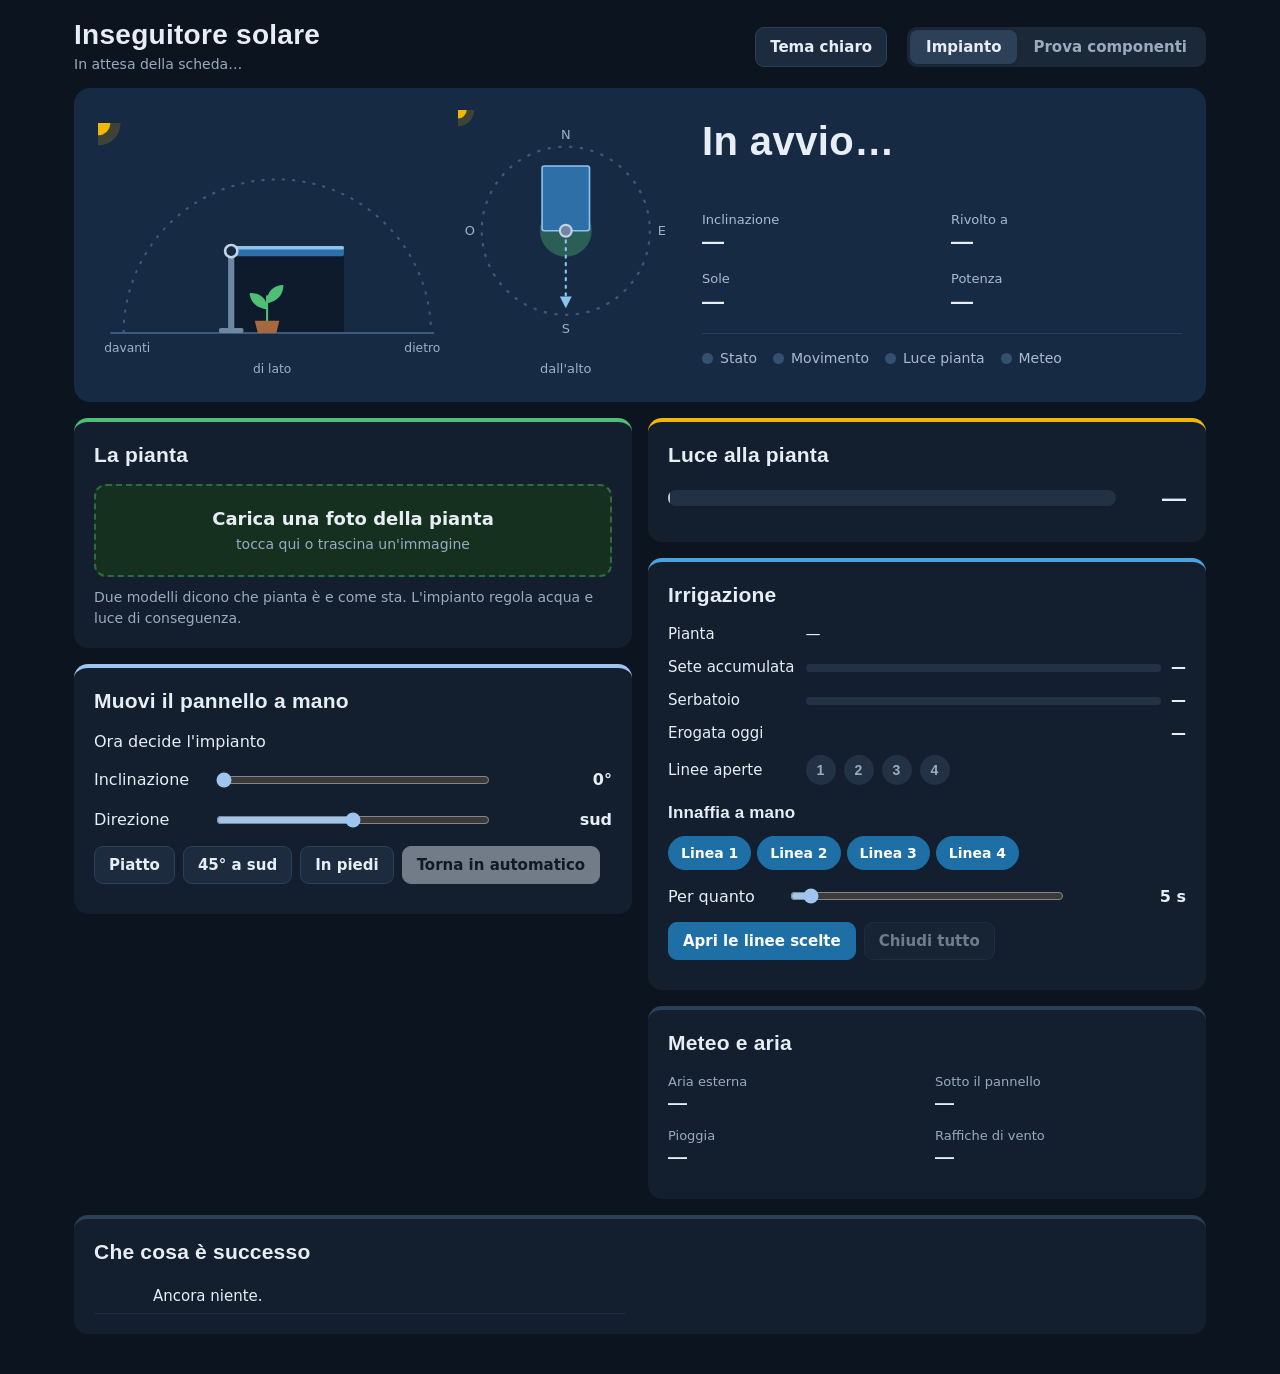
==== assets/index.html @ 0d6ddc3a "Inseguitore solare con cura della pianta per Arduino UNO Q App per Arduino App Lab: sketch per il mi" ====
<!doctype html>
<html lang="it">
<head>
<meta charset="utf-8">
<meta name="viewport" content="width=device-width, initial-scale=1">
<title>Inseguitore solare</title>
<script>
  // Tema: scuro di base; la scelta fatta col pulsante resta salvata su questo dispositivo.
  (function () { var t = null; try { t = localStorage.getItem("tema"); } catch (e) {}
    document.documentElement.dataset.theme = t === "light" ? "light" : "dark"; })();
</script>
<style>
  :root {
    color-scheme: light;
    --paper: #eef1f4; --surface: #ffffff; --ink: #14263b; --muted: #5c6b7c; --line: #d5dce4;
    --cell: #12233a; --cell-2: #1c3554; --cell-ink: #e8eef5; --cell-muted: #9db0c6;
    --sun: #f2b705; --sun-soft: #fdf3cf; --sun-ink: #6b5000;
    --leaf: #2b7a4b; --leaf-soft: #e2f1e7; --leaf-line: #a9c9b5;
    --water: #1d6fa5; --water-soft: #dfedf6; --water-line: #b3d2e6;
    --alert: #b93a26; --alert-soft: #f8e3de; --alert-line: #e9bdb4;
    --water-btn: #1d6fa5; --alert-btn: #b93a26;
    --track: #e3e8ee; --soft: #f3f6f8; --soft-2: #e6ebf0; --hair: #edf0f3;
    --tab: #dfe5eb; --tab-on: #ffffff; --btn: #14263b; --btn-ink: #ffffff; --accent: #14263b; --bench-on: #fff8f6;
    --head: Bahnschrift, "DIN Alternate", "Roboto Condensed", "Arial Narrow", "Segoe UI", sans-serif;
    --body: "Segoe UI", system-ui, -apple-system, Roboto, "Helvetica Neue", sans-serif;
  }
  :root[data-theme=dark] {
    color-scheme: dark;
    --paper: #0b141f; --surface: #131f2e; --ink: #e6edf5; --muted: #9aabbf; --line: #2c4058;
    --cell: #172a43; --cell-2: #24405f; --cell-muted: #a9bbcf;
    --sun-soft: #3a2f08; --sun-ink: #f6d463;
    --leaf: #4fbf78; --leaf-soft: #15301f; --leaf-line: #2f6a47;
    --water: #4aa3dc; --water-soft: #12293b; --water-line: #245a80;
    --alert: #ff8a73; --alert-soft: #3a1a14; --alert-line: #7a3327;
    --track: #223244; --soft: #1c2b3d; --soft-2: #24364b; --hair: #1f2f42;
    --tab: #1a2838; --tab-on: #2c4058; --btn: #e6edf5; --btn-ink: #0b141f; --accent: #9ec5ee; --bench-on: #2a1512;
  }
  * { box-sizing: border-box; }
  [hidden] { display: none !important; }
  body { margin: 0; background: var(--paper); color: var(--ink); font: 16px/1.45 var(--body); }
  h1, h2, h3 { font-family: var(--head); font-weight: 600; margin: 0; letter-spacing: 0.01em; }
  h1 { font-size: 28px; line-height: 1.1; }
  h2 { font-size: 21px; margin-bottom: 14px; }
  h3 { font-size: 17px; margin-bottom: 10px; }
  .wrap { max-width: 1180px; margin: 0 auto; padding: 0 24px 40px; }
  @media (max-width: 640px) { .wrap { padding: 0 14px 32px; } }

  /* testata */
  header { display: flex; flex-wrap: wrap; align-items: center; gap: 12px 20px; padding: 20px 0 14px; }
  header .who { flex: 1 1 260px; min-width: 0; }
  #clock { color: var(--muted); font-size: 14px; margin-top: 3px; }
  .chip { display: inline-block; padding: 2px 10px; border-radius: 999px; font-size: 13px; font-weight: 600; margin: 2px 6px 2px 0; }
  .chip.demo { background: var(--sun-soft); color: var(--sun-ink); }
  .chip.sleep { background: var(--track); color: var(--muted); }
  .chip.off { background: var(--alert-soft); color: var(--alert); }
  .chip.test { background: var(--alert-btn); color: #fff; }
  .tabs { display: inline-flex; background: var(--tab); border-radius: 10px; padding: 3px; }
  .tabs button { border: 0; background: transparent; padding: 8px 16px; border-radius: 8px; font: 600 15px var(--body);
                 color: var(--muted); cursor: pointer; }
  .tabs button[aria-selected=true] { background: var(--tab-on); color: var(--ink); box-shadow: 0 1px 2px rgba(20, 38, 59, .18); }

  /* blocco del pannello: la "cella" scura */
  .cell { background: var(--cell); color: var(--cell-ink); border-radius: 16px; padding: 22px 24px;
          display: grid; grid-template-columns: minmax(0, 6fr) minmax(0, 5fr); gap: 8px 28px; align-items: center; }
  @media (max-width: 820px) { .cell { grid-template-columns: minmax(0, 1fr); padding: 18px; } }
  .cell svg { width: 100%; height: auto; display: block; }
  .cell svg text { font-family: var(--body); }
  .views { display: flex; flex-wrap: wrap; align-items: flex-end; justify-content: center; gap: 4px 12px; min-width: 0; }
  .views .side { flex: 3 1 250px; min-width: 0; }
  .views .top { flex: 2 1 150px; max-width: 240px; min-width: 0; }
  #themeBtn { min-height: 40px; }
  #mode { font: 600 40px/1 var(--head); letter-spacing: 0.01em; }
  @media (max-width: 480px) { #mode { font-size: 32px; } }
  #mode.sun { color: var(--sun); } #mode.leaf { color: #7fd6a0; } #mode.alert { color: #ff9c8a; } #mode.night { color: var(--cell-muted); }
  #reason { color: var(--cell-muted); margin: 8px 0 18px; min-height: 1.45em; }
  .facts { display: grid; grid-template-columns: repeat(2, minmax(0, 1fr)); gap: 14px 18px; }
  .fact small { display: block; color: var(--cell-muted); font-size: 13px; }
  .fact b { font: 600 22px/1.2 var(--head); font-variant-numeric: tabular-nums; }
  .leds { display: flex; flex-wrap: wrap; gap: 6px 16px; margin-top: 18px; padding-top: 14px; border-top: 1px solid var(--cell-2); }
  .led { display: flex; align-items: center; gap: 7px; font-size: 14px; color: var(--cell-muted); }
  .led i { width: 11px; height: 11px; border-radius: 50%; background: #34506f; }
  .led.on { color: var(--cell-ink); }
  .led.on.green i { background: #4ed06a; box-shadow: 0 0 9px #4ed06a; }
  .led.on.red i { background: #ff5a3c; box-shadow: 0 0 9px #ff5a3c; }
  .led.blink i { animation: blink .5s steps(2, start) infinite; }
  @keyframes blink { to { visibility: hidden; } }

  /* sezioni chiare: la riga colorata in alto dice di che cosa si occupano */
  .grid { display: grid; grid-template-columns: repeat(2, minmax(0, 1fr)); gap: 16px; margin-top: 16px; align-items: start; }
  @media (max-width: 820px) { .grid { grid-template-columns: minmax(0, 1fr); } }
  .stack { display: grid; gap: 16px; align-content: start; min-width: 0; }
  .block { background: var(--surface); border-radius: 14px; padding: 18px 20px 20px; border-top: 4px solid var(--accent); min-width: 0; }
  .block.leaf { border-top-color: var(--leaf); } .block.sun { border-top-color: var(--sun); }
  .block.water { border-top-color: var(--water); } .block.plain { border-top-color: var(--line); }
  .block.wide { grid-column: 1 / -1; }
  .note { margin-top: 10px; font-size: 14px; color: var(--muted); }
  .note.err { color: var(--alert); }

  /* foto */
  #drop { display: block; border: 2px dashed var(--leaf-line); border-radius: 12px; padding: 20px 16px; text-align: center;
          background: var(--leaf-soft); cursor: pointer; }
  #drop.over { background: var(--leaf-line); }
  #drop strong { display: block; font-size: 18px; }
  #drop span { color: var(--muted); font-size: 14px; }
  #file { display: none; }
  #preview { display: none; width: 100%; max-height: 240px; object-fit: cover; border-radius: 10px; margin-top: 12px; }
  .results { display: grid; grid-template-columns: 1fr 1fr; gap: 10px; margin-top: 12px; }
  @media (max-width: 480px) { .results { grid-template-columns: 1fr; } }
  .tile { border: 1px solid var(--line); border-radius: 10px; padding: 12px; min-width: 0; }
  .tile small { display: block; color: var(--muted); font-size: 13px; }
  .tile b { display: block; font: 600 22px/1.2 var(--head); margin: 3px 0 8px; overflow-wrap: anywhere; }
  .tile.good { background: var(--leaf-soft); border-color: var(--leaf-line); }
  .tile.thirsty { background: var(--water-soft); border-color: var(--water-line); }
  .tile.bad { background: var(--alert-soft); border-color: var(--alert-line); }
  .sim { background: var(--track); color: var(--muted); border-radius: 999px; padding: 1px 8px; font-size: 12px; font-weight: 600; }
  .bar { height: 8px; border-radius: 4px; background: var(--track); overflow: hidden; position: relative; }
  .bar i { display: block; height: 100%; width: 0; background: var(--leaf); transition: width .4s; }
  .bar.water i { background: var(--water); }
  .bar.light { height: 16px; border-radius: 8px; }
  .bar.light i { background: var(--sun); } .bar.light i.low { background: var(--alert); }
  .bar.light em { position: absolute; top: 0; bottom: 0; width: 2px; background: var(--ink); opacity: .55; }
  .conf { font-size: 13px; color: var(--muted); margin-top: 5px; }
  .lines { display: flex; gap: 8px; }
  .lines span { width: 30px; height: 30px; border-radius: 50%; display: grid; place-items: center; font: 600 14px var(--head);
                background: var(--track); color: var(--muted); border: 2px solid transparent; }
  .lines span.on { background: var(--water-btn); color: #fff; box-shadow: 0 0 10px rgba(29, 111, 165, .6); }
  .pick { display: flex; flex-wrap: wrap; gap: 6px; }
  .pick label { cursor: pointer; }
  .pick input { position: absolute; opacity: 0; }
  .pick span { display: inline-block; padding: 6px 12px; border-radius: 999px; border: 1px solid var(--line); background: var(--soft); font-weight: 600; font-size: 14px; }
  .pick input:checked + span { background: var(--water-btn); border-color: var(--water-btn); color: #fff; }
  .pick input:focus-visible + span { outline: 3px solid var(--sun); outline-offset: 2px; }
  ul.actions { margin: 12px 0 0; padding: 0; list-style: none; }
  ul.actions li { padding: 8px 0; border-top: 1px solid var(--hair); font-size: 15px; }

  .rows { display: grid; gap: 11px; }
  .row { display: grid; grid-template-columns: 8.5em minmax(0, 1fr) auto; align-items: center; gap: 10px; font-size: 15px; }
  .row .v { font-variant-numeric: tabular-nums; white-space: nowrap; font-weight: 600; }
  @media (max-width: 480px) { .row { grid-template-columns: 7em minmax(0, 1fr) auto; font-size: 14px; } }
  .lightrow { display: grid; grid-template-columns: minmax(0, 1fr) 3.6em; align-items: center; gap: 12px; }
  .lightrow b { font: 600 24px var(--head); font-variant-numeric: tabular-nums; text-align: right; white-space: nowrap; }
  .pair { display: grid; grid-template-columns: repeat(2, minmax(0, 1fr)); gap: 12px 16px; }
  .pair small { display: block; color: var(--muted); font-size: 13px; }
  .pair b { font: 600 19px var(--head); font-variant-numeric: tabular-nums; }

  /* comandi */
  .ctl { display: grid; grid-template-columns: 7em minmax(0, 1fr) 7em; align-items: center; gap: 10px; margin-top: 12px; }
  .ctl output { font-variant-numeric: tabular-nums; font-weight: 600; text-align: right; }
  @media (max-width: 480px) { .ctl { grid-template-columns: 5.2em minmax(0, 1fr) 5.4em; font-size: 15px; } }
  input[type=range] { width: 100%; accent-color: var(--accent); height: 28px; margin: 0; }
  .btns { display: flex; flex-wrap: wrap; gap: 8px; margin-top: 12px; }
  button.b { font: 600 15px var(--body); padding: 9px 14px; border-radius: 9px; border: 1px solid var(--line);
             background: var(--soft); color: var(--ink); cursor: pointer; }
  button.b:hover { background: var(--soft-2); }
  button.b.main { background: var(--btn); border-color: var(--btn); color: var(--btn-ink); }
  button.b.main:hover { background: var(--btn); filter: brightness(.88); }
  button.b.water { background: var(--water-btn); border-color: var(--water-btn); color: #fff; }
  button.b.stop { background: var(--alert-btn); border-color: var(--alert-btn); color: #fff; }
  button.b:disabled { opacity: .45; cursor: default; }
  button:focus-visible, input:focus-visible { outline: 3px solid var(--sun); outline-offset: 2px; }
  #manState.on { color: var(--alert); font-weight: 700; }

  ol#events { margin: 0; padding: 0; list-style: none; font-size: 15px; columns: 2; column-gap: 28px; }
  @media (max-width: 820px) { ol#events { columns: 1; } }
  ol#events li { display: grid; grid-template-columns: 3.4em minmax(0, 1fr); gap: 8px; padding: 5px 0; break-inside: avoid; border-bottom: 1px solid var(--hair); }
  ol#events time { color: var(--muted); font-variant-numeric: tabular-nums; }
  ol#events .x { color: var(--muted); }

  /* prova dei componenti */
  .bench { background: var(--surface); border-radius: 14px; padding: 18px 20px; display: flex; flex-wrap: wrap; align-items: center; gap: 12px 20px;
           border-left: 6px solid var(--line); }
  .bench.on { border-left-color: var(--alert); background: var(--bench-on); }
  .bench p { margin: 0; flex: 1 1 320px; }
  table.sens { width: 100%; border-collapse: collapse; font-size: 15px; }
  table.sens td { padding: 7px 0; border-bottom: 1px solid var(--hair); vertical-align: baseline; }
  table.sens td:nth-child(2) { font-variant-numeric: tabular-nums; font-weight: 600; text-align: right; padding: 7px 12px; }
  table.sens td:last-child { width: 7.5em; text-align: right; white-space: nowrap; }
  .tag { display: inline-block; border-radius: 999px; padding: 1px 9px; font: 600 13px var(--body); vertical-align: middle; }
  .tag.ok { background: var(--leaf-soft); color: var(--leaf); }
  .tag.no { background: var(--alert-soft); color: var(--alert); }
  .tag.stub { background: var(--track); color: var(--muted); }
  pre#mcuLog { margin: 10px 0 0; padding: 10px 12px; background: var(--cell); color: var(--cell-ink); border-radius: 10px;
               font: 13px/1.5 Consolas, "Cascadia Mono", Menlo, monospace; white-space: pre-wrap; overflow-wrap: anywhere; max-height: 15em; overflow: auto; }
  @media (prefers-reduced-motion: reduce) { .led.blink i { animation: none; } .bar i { transition: none; } }
</style>
</head>
<body>
<div class="wrap">
<header>
  <div class="who">
    <h1>Inseguitore solare</h1>
    <div id="clock">In attesa della scheda…</div>
  </div>
  <div>
    <span id="demoChip" class="chip demo" hidden>Dimostrazione: sole e meteo simulati</span>
    <span id="sleepChip" class="chip sleep" hidden></span>
    <span id="testChip" class="chip test" hidden>Prova componenti in corso</span>
    <span id="linkChip" class="chip off" hidden>Pagina scollegata dalla scheda</span>
  </div>
  <button type="button" class="b" id="themeBtn">Tema chiaro</button>
  <div class="tabs" role="tablist">
    <button type="button" role="tab" id="tabMain" aria-selected="true" aria-controls="viewMain">Impianto</button>
    <button type="button" role="tab" id="tabTest" aria-selected="false" aria-controls="viewTest">Prova componenti</button>
  </div>
</header>

<!-- =============================================================== IMPIANTO -->
<main id="viewMain" role="tabpanel" aria-labelledby="tabMain">
  <section class="cell" aria-label="Pannello">
    <div class="views">
      <svg class="side" viewBox="0 0 340 250" role="img" aria-label="Vista di lato: palo, pannello incernierato in cima al palo, pianta sotto e sole">
        <path d="M25 205 A150 150 0 0 1 325 205" fill="none" stroke="#3b5a7e" stroke-width="2" stroke-dasharray="3 7"/>
        <polygon id="shade" points="130,125 240,125 240,205 130,205" fill="#060d17" fill-opacity=".5"/>
        <line x1="12" y1="205" x2="328" y2="205" stroke="#3b5a7e" stroke-width="2"/>
        <text x="6" y="223" font-size="12" fill="#9db0c6">davanti</text>
        <text x="334" y="223" font-size="12" fill="#9db0c6" text-anchor="end">dietro</text>
        <g id="sun"><circle r="22" fill="#f2b705" fill-opacity=".18"/><circle r="12" fill="#f2b705"/></g>
        <path d="M165 193 v-24 M165 181 q-14 -2 -16 -14 q13 0 16 14 M165 175 q14 -3 15 -16 q-13 1 -15 16" fill="#4fbf78" stroke="#4fbf78" stroke-width="2" stroke-linejoin="round" stroke-linecap="round"/>
        <path d="M153 193 h24 l-3 12 h-18 z" fill="#a8683f"/>
        <rect x="118" y="200" width="24" height="5" rx="2" fill="#6f87a3"/>
        <line x1="130" y1="201" x2="130" y2="127" stroke="#6f87a3" stroke-width="6" stroke-linecap="round"/>
        <path id="tiltArc" d="" fill="none" stroke="#9db0c6" stroke-width="1.5"/>
        <g id="panel" transform="translate(130 125)">
          <rect x="0" y="-5" width="110" height="10" rx="2" fill="#2f6fa8"/>
          <rect x="0" y="-5" width="110" height="3.5" rx="1.5" fill="#8cc4ee"/>
        </g>
        <circle cx="130" cy="125" r="6" style="fill: var(--cell)" stroke="#c4d3e3" stroke-width="2.5"/>
        <text id="plantLight" x="186" y="200" font-size="12" font-weight="600" fill="#e8eef5"></text>
        <text x="170" y="244" font-size="12" fill="#9db0c6" text-anchor="middle">di lato</text>
      </svg>
      <svg class="top" viewBox="0 0 200 250" role="img" aria-label="Vista dall'alto: da che parte è girato il pannello e dov'è il sole">
        <circle cx="100" cy="112" r="78" fill="none" stroke="#3b5a7e" stroke-width="2" stroke-dasharray="3 7"/>
        <text x="100" y="27" font-size="12" fill="#9db0c6" text-anchor="middle">N</text>
        <text x="189" y="116" font-size="12" fill="#9db0c6" text-anchor="middle">E</text>
        <text x="100" y="207" font-size="12" fill="#9db0c6" text-anchor="middle">S</text>
        <text x="11" y="116" font-size="12" fill="#9db0c6" text-anchor="middle">O</text>
        <circle cx="100" cy="112" r="24" fill="#4fbf78" fill-opacity=".35"/>
        <g id="face" transform="translate(100 112) rotate(90)">
          <line x1="9" y1="0" x2="60" y2="0" stroke="#8cc4ee" stroke-width="2" stroke-dasharray="2 5" stroke-linecap="round"/>
          <path d="M72 0 l-11 -5.5 v11 z" fill="#8cc4ee"/>
        </g>
        <g id="panelTop" transform="translate(100 112) rotate(270)">
          <rect id="panelTopR" x="0" y="-22" width="60" height="44" rx="2" fill="#2f6fa8" stroke="#8cc4ee" stroke-width="1.5"/>
        </g>
        <circle cx="100" cy="112" r="5.5" fill="#6f87a3" stroke="#c4d3e3" stroke-width="2"/>
        <g id="sunTop"><circle r="15" fill="#f2b705" fill-opacity=".18"/><circle r="8" fill="#f2b705"/></g>
        <text x="100" y="244" font-size="12" fill="#9db0c6" text-anchor="middle">dall'alto</text>
      </svg>
    </div>
    <div>
      <div id="mode">In avvio…</div>
      <div id="reason"></div>
      <div class="facts">
        <div class="fact"><small>Inclinazione</small><b id="tilt">—</b></div>
        <div class="fact"><small>Rivolto a</small><b id="az">—</b></div>
        <div class="fact"><small>Sole</small><b id="sunEl">—</b></div>
        <div class="fact"><small id="powerLabel">Potenza</small><b id="power">—</b></div>
      </div>
      <div class="leds" aria-label="LED sulla scheda">
        <span class="led green" id="ledStatus"><i></i>Stato</span>
        <span class="led green" id="ledMove"><i></i>Movimento</span>
        <span class="led red" id="ledPlant"><i></i>Luce pianta</span>
        <span class="led red" id="ledWeather"><i></i>Meteo</span>
      </div>
    </div>
  </section>

  <div class="grid">
    <div class="stack">
      <section class="block leaf">
        <h2>La pianta</h2>
        <label id="drop" for="file">
          <strong>Carica una foto della pianta</strong>
          <span>tocca qui o trascina un'immagine</span>
        </label>
        <input id="file" type="file" accept="image/*">
        <img id="preview" alt="Foto caricata">
        <div class="note" id="photoMsg">Due modelli dicono che pianta è e come sta. L'impianto regola acqua e luce di conseguenza.</div>
        <div id="results" hidden>
          <div class="results">
            <div class="tile" id="plantTile">
              <small>Che pianta è <span id="plantSim" class="sim" hidden>simulato</span></small>
              <b id="plantLabel"></b>
              <div class="bar"><i id="plantBar"></i></div>
              <div class="conf" id="plantConf"></div>
              <div class="conf" id="plantAlt"></div>
            </div>
            <div class="tile" id="healthTile">
              <small>Come sta <span id="healthSim" class="sim" hidden>simulato</span></small>
              <b id="healthLabel"></b>
              <div class="bar"><i id="healthBar"></i></div>
              <div class="conf" id="healthConf"></div>
            </div>
          </div>
          <ul class="actions" id="actions"></ul>
        </div>
      </section>

      <section class="block">
        <h2>Muovi il pannello a mano</h2>
        <div><span id="manState">Ora decide l'impianto</span> <span class="conf" id="manLeft"></span></div>
        <div class="ctl">
          <label for="mTilt">Inclinazione</label>
          <input id="mTilt" type="range" min="0" max="80" step="1" value="0">
          <output id="mTiltOut" for="mTilt">0°</output>
        </div>
        <div class="ctl">
          <label for="mAz">Direzione</label>
          <input id="mAz" type="range" min="90" max="270" step="1" value="180">
          <output id="mAzOut" for="mAz">sud</output>
        </div>
        <div class="btns">
          <button type="button" class="b" data-tilt="0">Piatto</button>
          <button type="button" class="b" data-tilt="45" data-az="180">45° a sud</button>
          <button type="button" class="b" data-tilt="max">In piedi</button>
          <button type="button" class="b main" id="autoBtn" disabled>Torna in automatico</button>
        </div>
        <div class="note" id="manNote"></div>
      </section>
    </div>

    <div class="stack">
      <section class="block sun">
        <h2>Luce alla pianta</h2>
        <div class="lightrow">
          <div class="bar light" role="img" aria-label="Luce letta dal fotoresistore, con il minimo della pianta"><i id="lightBar"></i><em id="lightMin"></em><em id="lightMax"></em></div>
          <b id="light">—</b>
        </div>
        <div class="note" id="lightNote"></div>
      </section>

      <section class="block water">
        <h2>Irrigazione</h2>
        <div class="rows">
          <div class="row"><span>Pianta</span><span id="plantName">—</span><span class="v" id="plantNeed"></span></div>
          <div class="row"><span>Sete accumulata</span><div class="bar water"><i id="thirstBar"></i></div><span class="v" id="thirst">—</span></div>
          <div class="row"><span>Serbatoio</span><div class="bar water"><i id="tankBar"></i></div><span class="v" id="tank">—</span></div>
          <div class="row"><span>Erogata oggi</span><span></span><span class="v" id="today">—</span></div>
          <div class="row"><span>Linee aperte</span><div class="lines" id="lineDots" aria-label="Le quattro linee di irrigazione"><span>1</span><span>2</span><span>3</span><span>4</span></div><span></span></div>
        </div>
        <div class="note" id="irrNote"></div>
        <h3 style="margin-top:16px">Innaffia a mano</h3>
        <div class="pick" id="linePick" role="group" aria-label="Linee da aprire">
          <label><input type="checkbox" value="1" checked><span>Linea 1</span></label>
          <label><input type="checkbox" value="2" checked><span>Linea 2</span></label>
          <label><input type="checkbox" value="4" checked><span>Linea 3</span></label>
          <label><input type="checkbox" value="8" checked><span>Linea 4</span></label>
        </div>
        <div class="ctl">
          <label for="vSec">Per quanto</label>
          <input id="vSec" type="range" min="2" max="60" step="1" value="5">
          <output id="vSecOut" for="vSec">5 s</output>
        </div>
        <div class="btns">
          <button type="button" class="b water" id="vOpen">Apri le linee scelte</button>
          <button type="button" class="b" id="vClose" disabled>Chiudi tutto</button>
        </div>
        <div class="note" id="vNote"></div>
      </section>

      <section class="block plain">
        <h2>Meteo e aria</h2>
        <div class="pair">
          <div><small>Aria esterna</small><b id="ambient">—</b></div>
          <div><small>Sotto il pannello</small><b id="under">—</b></div>
          <div><small>Pioggia</small><b id="rain">—</b></div>
          <div><small>Raffiche di vento</small><b id="gust">—</b></div>
        </div>
        <div class="note" id="stubs"></div>
      </section>
    </div>

    <section class="block plain wide">
      <h2>Che cosa è successo</h2>
      <ol id="events"><li><time></time><span>Ancora niente.</span></li></ol>
    </section>
  </div>
</main>

<!-- ====================================================== PROVA COMPONENTI -->
<main id="viewTest" role="tabpanel" aria-labelledby="tabTest" hidden>
  <div class="bench" id="bench">
    <p id="benchText"></p>
    <button type="button" class="b main" id="benchBtn">Avvia la prova</button>
  </div>

  <div class="grid">
    <div class="stack">
      <section class="block">
        <h2>Servo</h2>
        <h3>Inclinazione (pitch, D10) <span class="tag" id="tagPitch"></span></h3>
        <div class="ctl">
          <label for="sPitch">Angolo servo</label>
          <input id="sPitch" type="range" min="0" max="180" step="1" value="10" data-axis="pitch">
          <output id="sPitchOut" for="sPitch">10°</output>
        </div>
        <div class="btns" data-axis="pitch">
          <button type="button" class="b" data-deg="0">0°</button><button type="button" class="b" data-deg="45">45°</button>
          <button type="button" class="b" data-deg="90">90°</button><button type="button" class="b" data-deg="135">135°</button>
          <button type="button" class="b" data-deg="180">180°</button><button type="button" class="b" data-sweep="1">Avanti e indietro</button>
        </div>
        <div class="note" id="notePitch"></div>
        <h3 style="margin-top:18px">Direzione (azimut, D9) <span class="tag" id="tagAz"></span></h3>
        <div class="ctl">
          <label for="sAz">Angolo servo</label>
          <input id="sAz" type="range" min="0" max="180" step="1" value="90" data-axis="az">
          <output id="sAzOut" for="sAz">90°</output>
        </div>
        <div class="btns" data-axis="az">
          <button type="button" class="b" data-deg="0">0°</button><button type="button" class="b" data-deg="45">45°</button>
          <button type="button" class="b" data-deg="90">90°</button><button type="button" class="b" data-deg="135">135°</button>
          <button type="button" class="b" data-deg="180">180°</button><button type="button" class="b" data-sweep="1">Avanti e indietro</button>
        </div>
        <div class="note" id="noteAz"></div>
      </section>

      <section class="block water">
        <h2>Elettrovalvole <span class="tag" id="tagValve"></span></h2>
        <div class="btns" style="margin-top:0">
          <button type="button" class="b water" data-valve="3" data-lines="1">Linea 1 (D6)</button>
          <button type="button" class="b water" data-valve="3" data-lines="2">Linea 2 (D7)</button>
          <button type="button" class="b water" data-valve="3" data-lines="4">Linea 3 (A2)</button>
          <button type="button" class="b water" data-valve="3" data-lines="8">Linea 4 (A3)</button>
          <button type="button" class="b" data-valve="3" data-lines="15">Tutte insieme</button>
          <button type="button" class="b" data-valve="seq">Una dopo l'altra</button>
          <button type="button" class="b" data-valve="0" data-lines="15">Chiudi tutto</button>
        </div>
        <div class="lines" id="tLineDots" style="margin-top:12px"><span>1</span><span>2</span><span>3</span><span>4</span></div>
        <div class="note" id="tValveNote"></div>
      </section>

      <section class="block">
        <h2>LED</h2>
        <div class="btns" style="margin-top:0" id="ledBtns">
          <button type="button" class="b" data-led="1">Stato (D4)</button>
          <button type="button" class="b" data-led="2">Azimut (D5)</button>
          <button type="button" class="b" data-led="8">Pianta (A0)</button>
          <button type="button" class="b" data-led="16">Meteo (A1)</button>
          <button type="button" class="b" data-led="27">Tutti</button>
          <button type="button" class="b" data-led="seq">Uno alla volta</button>
          <button type="button" class="b" data-led="0">Fine</button>
        </div>
        <div class="note" id="ledNote">Il LED scelto resta acceso 15 secondi e gli altri spenti. Poi tornano a mostrare lo stato.</div>
      </section>

      <section class="block leaf">
        <h2>Camera e modelli</h2>
        <div class="rows">
          <div class="row"><span>Che pianta è</span><span></span><span class="tag" id="tagModelPlant"></span></div>
          <div class="row"><span>Come sta</span><span></span><span class="tag" id="tagModelHealth"></span></div>
        </div>
        <div class="btns"><button type="button" class="b" id="camBtn">Scatta una foto di prova</button></div>
        <div class="note" id="camNote">I modelli si provano anche caricando una foto nella pagina Impianto.</div>
      </section>
    </div>

    <div class="stack">
      <section class="block plain">
        <h2>Sensori</h2>
        <div class="note" id="sensAge" style="margin:0 0 8px"></div>
        <table class="sens"><tbody id="sensBody"></tbody></table>
      </section>

      <section class="block sun">
        <h2 id="lightHead">Fotoresistore (A1)</h2>
        <div class="lightrow">
          <div class="bar light"><i id="rawBar"></i></div>
          <b id="rawVal">—</b>
        </div>
        <div class="btns">
          <button type="button" class="b" data-cal="dark">Adesso è buio</button>
          <button type="button" class="b" data-cal="bright">Adesso è piena luce</button>
          <button type="button" class="b" data-cal="reset">Azzera la taratura</button>
        </div>
        <div class="note" id="calNote"></div>
      </section>

      <section class="block">
        <h2>Scheda</h2>
        <div class="rows">
          <div class="row"><span>Collegamento</span><span id="linkText">—</span><span class="tag" id="tagLink"></span></div>
          <div class="row"><span>Previsioni</span><span id="wxText">—</span><span></span></div>
        </div>
        <div class="btns"><button type="button" class="b" id="stageBtn">Chiedi allo sketch a che punto è</button></div>
        <div class="note" id="stageNote"></div>
        <pre id="mcuLog" aria-label="Ultimi messaggi dello sketch">Nessun messaggio dallo sketch.</pre>
      </section>
    </div>
  </div>
</main>
</div>

<script>
const $ = id => document.getElementById(id);
const pct = v => Math.round(v * 100) + "%";
const compass = a => ["nord", "nord-est", "est", "sud-est", "sud", "sud-ovest", "ovest", "nord-ovest"][Math.round(a / 45) % 8];
const MODE_NAMES = { PRODUZIONE: ["Produzione", "sun"], LUCE_PIANTA: ["Luce alla pianta", "leaf"], SICUREZZA: ["Sicurezza vento", "alert"],
                     NOTTE: ["Notte", "night"], MANUALE: ["Comando manuale", ""] };
const BENCH_IDLE = "Qui provi un pezzo alla volta. Mentre la prova è attiva l'impianto non decide nulla e la scheda resta sveglia; finisce da sola dopo 10 minuti senza comandi.";
let failures = 0, state = null;
$("benchText").textContent = BENCH_IDLE;

async function post(path, body) {
  const r = await fetch(path, { method: "POST", headers: { "Content-Type": "application/json" }, body: JSON.stringify(body || {}) });
  if (!r.ok) throw new Error("La scheda ha risposto con un errore (" + r.status + ").");
  const j = await r.json();
  if (j && j.error) throw new Error(j.error);
  return j;
}
function setLed(id, on, blink) { const el = $(id); el.classList.toggle("on", !!on); el.classList.toggle("blink", !!(on && blink)); }
function tag(id, kind, text) { const el = $(id); el.className = "tag " + kind; el.textContent = text; }
function ago(s) { return s < 90 ? s + " s fa" : s < 5400 ? Math.round(s / 60) + " min fa" : Math.round(s / 3600) + " ore fa"; }
const clockLeft = s => Math.floor(s / 60) + ":" + String(s % 60).padStart(2, "0");

// ------------------------------------------------------------------ tema
function setTheme(t) {
  document.documentElement.dataset.theme = t;
  $("themeBtn").textContent = t === "dark" ? "Tema chiaro" : "Tema scuro";
}
setTheme(document.documentElement.dataset.theme === "light" ? "light" : "dark");
$("themeBtn").addEventListener("click", () => {
  const t = document.documentElement.dataset.theme === "dark" ? "light" : "dark";
  setTheme(t);
  try { localStorage.setItem("tema", t); } catch (e) {}
});

// ------------------------------------------------------------------ schede
function showTab(test) {
  $("viewMain").hidden = test; $("viewTest").hidden = !test;
  $("tabMain").setAttribute("aria-selected", String(!test)); $("tabTest").setAttribute("aria-selected", String(test));
  try { history.replaceState(null, "", test ? "#prova" : "#"); } catch (e) {}
}
$("tabMain").addEventListener("click", () => showTab(false));
$("tabTest").addEventListener("click", () => showTab(true));
if (location.hash === "#prova") showTab(true);

// ------------------------------------------------------------------ impianto
function showPhoto(p) {
  if (!p) return;
  if (p.error) { $("photoMsg").textContent = p.error; $("photoMsg").className = "note err"; return; }
  $("photoMsg").className = "note"; $("photoMsg").textContent = "";
  $("results").hidden = false;
  $("plantLabel").textContent = p.plant.label;
  $("plantBar").style.width = pct(p.plant.confidence);
  $("plantConf").textContent = "affidabilità " + pct(p.plant.confidence)
    + (p.plant.group ? ", genere " + p.plant.group + " " + pct(p.plant.group_confidence) : "") + (p.plant.accepted ? "" : " (troppo bassa)");
  const alt = p.plant.alternatives || [];
  $("plantAlt").textContent = alt.length ? "Altre ipotesi: " + alt.map(a => a.label + " " + pct(a.confidence)).join(", ") : "";
  $("plantSim").hidden = !p.plant.simulated;
  $("plantTile").className = "tile" + (p.plant.accepted ? " good" : "");
  $("healthLabel").textContent = p.health.label;
  $("healthBar").style.width = pct(p.health.confidence);
  $("healthConf").textContent = "affidabilità " + pct(p.health.confidence) + (p.health.accepted ? "" : " (troppo bassa)");
  $("healthSim").hidden = !p.health.simulated;
  $("healthTile").className = "tile" + (!p.health.accepted ? "" : p.health.needs_water ? " thirsty" : p.health.healthy ? " good" : " bad");
  $("actions").replaceChildren(...p.actions.map(a => { const li = document.createElement("li"); li.textContent = a; return li; }));
}

function showLight(s) {
  const l = s.light, open = s.panel.open_pct;
  if (!l) return;
  $("lightMin").style.left = l.min + "%"; $("lightMax").style.left = Math.min(100, l.max) + "%";
  if (l.pct == null) {
    $("light").textContent = "—"; $("lightBar").style.width = "0";
    $("lightNote").textContent = "Il fotoresistore non manda letture: il pannello pensa solo a produrre.";
    return;
  }
  $("light").textContent = l.digital ? (l.pct < l.min ? "buio" : "luce") : l.pct + "%";
  $("lightBar").style.width = l.pct + "%";
  $("lightBar").className = l.pct < l.min ? "low" : "";
  $("lightMin").hidden = $("lightMax").hidden = !!l.digital;
  const busy = { SICUREZZA: "comanda la sicurezza vento", NOTTE: "è notte", MANUALE: "comandi tu" }[s.mode];
  let t = l.digital ? (l.pct < l.min ? "Il sensore dice buio: il pannello si apre per far passare la luce alla pianta."
                                     : open > 0 ? "Il sensore dice luce: il pannello si richiude per tornare a produrre."
                                     : "Il sensore dice luce: il pannello pensa a produrre.")
        : l.pct < l.min ? "Sotto il minimo per " + s.plant.name + " (" + l.min + "%): il pannello si apre per far passare la luce."
        : l.pct > l.max ? "Luce più che sufficiente (oltre " + l.max + "%): " + (open > 0 ? "il pannello si richiude per tornare a produrre." : "il pannello pensa a produrre.")
        : "Luce sufficiente (tra " + l.min + "% e " + l.max + "%): il pannello resta com'è.";
  if (!l.enabled) t = "Regolazione sulla luce spenta.";
  else if (busy) t += " Adesso però " + busy + ".";
  else if (open > 0) t += " Apertura " + open + "%.";
  if (l.stale) t += " Lettura dell'ultimo risveglio.";
  if (l.digital) t += " La soglia tra luce e buio è la vite blu del modulino.";
  else if (!l.calibrated) t += " Il sensore non è tarato: si fa nella pagina Prova componenti.";
  $("lightNote").textContent = t;
}

let valveFlow = 0;
const pickedLines = () => [...document.querySelectorAll("#linePick input:checked")].reduce((m, i) => m + +i.value, 0);
function valveLabel() {
  const sec = +$("vSec").value, n = [...document.querySelectorAll("#linePick input:checked")].length;
  $("vSecOut").textContent = sec + " s" + (valveFlow && n ? ", " + Math.round(sec * valveFlow * n) + " ml" : "");
  $("vOpen").disabled = !n;
}
function showValve(v) {
  valveFlow = v.flow_ml_s; $("vSec").max = v.max_s; valveLabel();
  $("vClose").disabled = !v.open;
  const lines = v.lines || [];
  ["lineDots", "tLineDots"].forEach(id => [...$(id).children].forEach((el, i) => el.classList.toggle("on", !!lines[i])));
  $("vNote").textContent = "Le linee scelte si aprono insieme e si richiudono da sole."
    + (v.simulated ? " Per ora sulle uscite ci sono i LED al posto delle valvole." : "");
  tag("tagValve", v.simulated ? "stub" : "ok", v.simulated ? "LED al posto delle valvole" : "valvole montate");
  const open = lines.map((on, i) => on ? i + 1 : 0).filter(Boolean);
  $("tValveNote").textContent = (open.length ? "Aperte: " + open.join(", ") + "." : "Tutte chiuse.")
    + " Ogni pulsante apre per 3 secondi. Uscite: D6, D7 (porta Grove D6) e A2, A3 (porta Grove A2).";
}
async function sendValve(seconds, lines, noteId) {
  try { await post("/valve", { seconds, lines }); } catch (e) { $(noteId).textContent = e.message; }
  setTimeout(poll, 700);
}
$("vSec").addEventListener("input", valveLabel);
document.querySelectorAll("#linePick input").forEach(i => i.addEventListener("change", valveLabel));
$("vOpen").addEventListener("click", () => sendValve(+$("vSec").value, pickedLines(), "vNote"));
$("vClose").addEventListener("click", () => sendValve(0, 15, "vNote"));
document.querySelectorAll("button[data-valve]").forEach(b => b.addEventListener("click", () => {
  if (b.dataset.valve === "seq") { [1, 2, 4, 8].forEach((mask, i) => setTimeout(() => sendValve(3, mask, "tValveNote"), i * 3400)); return; }
  sendValve(+b.dataset.valve, +b.dataset.lines, "tValveNote");
}));

// Il pannello prima gira attorno al palo (azimut, asse verticale) e poi si inclina (pitch).
// Di lato: la vista gira insieme al pannello, quindi lo si vede sempre di profilo; la cerniera
// e' in cima al palo, il bordo libero sale e la faccia guarda dalla parte del palo ("davanti").
// Dall'alto: nord in su; la freccia dice dove guarda il pannello, il pallino giallo dov'e' il sole.
function drawScene(tilt, az, s) {
  const rad = Math.PI / 180, t = tilt * rad;
  const ex = (130 + 110 * Math.cos(t)).toFixed(1), ey = (125 - 110 * Math.sin(t)).toFixed(1);
  $("panel").setAttribute("transform", `translate(130 125) rotate(${-tilt})`);
  $("shade").setAttribute("points", `130,125 ${ex},${ey} ${ex},205 130,205`);
  $("tiltArc").setAttribute("d", tilt < 3 ? "" : `M168 125 A38 38 0 0 0 ${(130 + 38 * Math.cos(t)).toFixed(1)} ${(125 - 38 * Math.sin(t)).toFixed(1)}`);
  const l = s.light, known = l && l.pct != null;
  $("shade").setAttribute("fill-opacity", known ? (0.12 + 0.6 * (1 - l.pct / 100)).toFixed(2) : 0.5);
  $("plantLight").textContent = !known ? "" : l.digital ? (l.pct < l.min ? "pianta al buio" : "pianta in luce") : "luce alla pianta " + l.pct + "%";

  const up = s.sun.elevation > 0, e = Math.max(0, s.sun.elevation) * rad;
  const a = Math.atan2(Math.sin(e), Math.cos(e) * Math.cos((s.sun.azimuth - az) * rad));   // sole visto nel piano del pannello
  $("sun").setAttribute("transform", `translate(${(175 - 150 * Math.cos(a)).toFixed(1)} ${(205 - 150 * Math.sin(a)).toFixed(1)})`);
  $("sunTop").setAttribute("transform", `translate(${(100 + 78 * Math.sin(s.sun.azimuth * rad)).toFixed(1)} ${(112 - 78 * Math.cos(s.sun.azimuth * rad)).toFixed(1)})`);
  $("sun").style.opacity = $("sunTop").style.opacity = up ? 1 : 0.15;
  $("panelTop").setAttribute("transform", `translate(100 112) rotate(${az + 90})`);
  $("panelTopR").setAttribute("width", Math.max(6, 60 * Math.cos(t)).toFixed(1));
  $("face").setAttribute("transform", `translate(100 112) rotate(${az - 90})`);
  $("face").style.opacity = tilt < 3 ? 0.25 : 1;
}

function render(s) {
  state = s;
  $("linkChip").hidden = true;
  const test = !!(s.debug && s.debug.active);
  $("testChip").hidden = !test;
  renderTest(s);
  if (!s.ready) { $("mode").textContent = "In avvio…"; return; }
  $("demoChip").hidden = !s.demo;
  $("sleepChip").hidden = !s.low_power;
  $("sleepChip").textContent = "Basso consumo: un risveglio ogni " + s.wake_minutes + " minuti";
  $("clock").textContent = (s.demo ? "Ora simulata " : "Ultimo controllo alle ") + s.time;
  const [name, cls] = MODE_NAMES[s.mode] || [s.mode, ""];
  $("mode").textContent = test ? "Prova componenti" : name;
  $("mode").className = test ? "alert" : cls;
  $("reason").textContent = test ? "L'automatismo è fermo finché non chiudi la prova." : s.reason;

  const live = Date.now() - touched < 3000;      // mentre muovi i cursori il disegno segue la mano
  drawScene(live ? +$("mTilt").value : s.panel.tilt, live ? +$("mAz").value : s.panel.azimuth, s);
  $("tilt").textContent = Math.round(s.panel.tilt) + "°";
  $("az").textContent = s.panel.tilt < 3 ? "cielo" : compass(s.panel.azimuth);
  $("sunEl").textContent = s.sun.elevation > 0 ? Math.round(s.sun.elevation) + "° a " + compass(s.sun.azimuth) : "tramontato";
  $("power").textContent = s.panel.power_w.toFixed(2) + " W";
  $("powerLabel").textContent = s.panel.power_measured ? "Potenza misurata" : "Potenza stimata";

  const m = s.mcu, v = s.valve;
  setLed("ledStatus", !!m, !m || m.failsafe);
  setLed("ledMove", m && m.moving);
  setLed("ledPlant", s.mode === "LUCE_PIANTA" || s.mode === "MANUALE", s.mode === "MANUALE");
  setLed("ledWeather", s.raining || s.mode === "SICUREZZA", s.mode === "SICUREZZA");
  showValve(v);

  const fmt = x => x ? x.t.toFixed(1) + " °C, " + x.rh + "%" : "non letto";
  $("ambient").textContent = m ? fmt(m.ambient) : "—";
  $("under").textContent = m ? fmt(m.under) : "—";
  $("rain").textContent = s.weather ? (s.weather.rain_mm_h > 0 ? s.weather.rain_mm_h + " mm/h" : "assente") : "—";
  $("gust").textContent = s.weather ? s.weather.gust_ms + " m/s da " + compass(s.weather.wind_dir) : "—";
  $("stubs").textContent = m && m.stubs.length ? "Non montati, quindi simulati: " + m.stubs.join(", ") + "." : "";
  showLight(s);
  showManual(s.manual, s, test);

  const irr = s.irrigation;
  const same = !s.plant.label || s.plant.label.toLowerCase() === s.plant.name;
  $("plantName").textContent = (same ? "" : s.plant.label + ", ") + s.plant.name + " (" + s.plant.light + ")";
  $("plantNeed").textContent = s.plant.water_ml_day + " ml/giorno";
  $("thirst").textContent = irr.deficit_ml + " ml";
  $("thirstBar").style.width = Math.min(100, irr.deficit_ml / 4.5) + "%";
  $("tank").textContent = (irr.tank_ml / 1000).toFixed(1) + " l";
  $("tankBar").style.width = Math.min(100, 100 * irr.tank_ml / irr.tank_capacity_ml) + "%";
  $("today").textContent = irr.today_ml + " ml";
  $("irrNote").textContent = v.open ? "Sta innaffiando" + (v.remaining_s ? ", ancora " + v.remaining_s + " s." : ".")
    : irr.pending ? "Innaffiatura richiesta (" + irr.pending + ")" + (irr.blocked ? ": in attesa, " + irr.blocked + "." : ".")
    : irr.blocked ? "In attesa: " + irr.blocked + "." : "";

  if (s.events.length) {
    $("events").replaceChildren(...s.events.map(e => {
      const li = document.createElement("li"), t = document.createElement("time"), x = document.createElement("span");
      t.textContent = e.time; x.textContent = e.text;
      if (e.count > 1) { const n = document.createElement("span"); n.className = "x"; n.textContent = " (" + e.count + " volte)"; x.append(n); }
      li.append(t, x); return li;
    }));
  }
  if (s.photo && $("results").hidden) showPhoto(s.photo);
}

// ------------------------------------------------------------------ pannello a mano
let touched = 0, sendTimer = null, lastSent = 0;
function labels() { $("mTiltOut").textContent = $("mTilt").value + "°"; $("mAzOut").textContent = Math.round(+$("mAz").value) + "° " + compass(+$("mAz").value); }
function showManual(man, s, test) {
  if (!man) return;
  $("mTilt").min = man.tilt_min; $("mTilt").max = man.tilt_max; $("mAz").min = man.az_min; $("mAz").max = man.az_max;
  $("manState").textContent = man.active ? "Comandi tu" : "Ora decide l'impianto";
  $("manState").className = man.active ? "on" : "";
  $("manLeft").textContent = man.active ? "torna in automatico tra " + clockLeft(man.remaining_s) : "";
  $("autoBtn").disabled = !man.active;
  ["mTilt", "mAz"].forEach(id => $(id).disabled = test);
  document.querySelectorAll("button[data-tilt]").forEach(b => b.disabled = test);
  if (Date.now() - touched > 3000) {
    $("mTilt").value = man.active ? man.tilt : Math.round(s.panel.tilt);
    $("mAz").value = man.active ? man.azimuth : Math.round(s.panel.azimuth);
    labels();
  }
  const azStub = s.mcu && s.mcu.stubs.includes("servo azimut");
  $("manNote").textContent = test ? "Fermo durante la prova dei componenti."
    : (s.mode === "SICUREZZA" && man.active ? "Vento forte: il pannello resta in piano finché non passa. " : "Il vento forte riporta comunque il pannello in piano. ")
      + (azStub ? "Il servo di direzione non è montato: si accende solo il suo LED. " : "")
      + (s.low_power ? "In basso consumo la scheda impiega qualche secondo a svegliarsi." : "");
}
async function sendManual() {
  sendTimer = null; lastSent = Date.now();
  try { await post("/manual", { azimuth: +$("mAz").value, tilt: +$("mTilt").value }); } catch (e) { $("manNote").textContent = e.message; }
}
function moved() { touched = Date.now(); labels(); if (state && state.ready) drawScene(+$("mTilt").value, +$("mAz").value, state); if (!sendTimer) sendTimer = setTimeout(sendManual, Math.max(0, 300 - (Date.now() - lastSent))); }
["mTilt", "mAz"].forEach(id => $(id).addEventListener("input", moved));
document.querySelectorAll("button[data-tilt]").forEach(b => b.addEventListener("click", () => {
  $("mTilt").value = b.dataset.tilt === "max" ? $("mTilt").max : b.dataset.tilt;
  if (b.dataset.az) $("mAz").value = b.dataset.az;
  moved();
}));
$("autoBtn").addEventListener("click", async () => { touched = 0; try { await post("/auto"); } catch (e) {} poll(); });

// ------------------------------------------------------------------ prova componenti
let servoTouched = 0;
const debug = (action, extra) => post("/debug", Object.assign({ action }, extra || {})).then(r => { setTimeout(poll, 500); return r; });
const tryDebug = (noteId, action, extra) => debug(action, extra).catch(e => { $(noteId).textContent = e.message; });

function sensRow(name, value, kind, text) {
  const tr = document.createElement("tr");
  [name, value].forEach(x => { const td = document.createElement("td"); td.textContent = x; tr.append(td); });
  const td = document.createElement("td"), sp = document.createElement("span");
  sp.className = "tag " + kind; sp.textContent = text; td.append(sp); tr.append(td);
  return tr;
}
function renderTest(s) {
  const d = s.debug;
  if (!d) return;
  $("bench").classList.toggle("on", d.active);
  $("benchBtn").textContent = d.active ? "Chiudi la prova e torna in automatico" : "Avvia la prova";
  $("benchBtn").className = d.active ? "b stop" : "b main";
  $("benchText").textContent = d.active
    ? "Prova attiva: l'impianto non decide nulla, nemmeno la sicurezza vento. Si chiude da sola tra " + clockLeft(d.remaining_s) + "."
    : BENCH_IDLE;

  const x = d.sensors, link = s.link || {};
  const fresh = !!x && x.age_s <= 15, asleep = !!x && link.asleep;
  $("linkText").textContent = x ? "ultimi dati " + ago(x.age_s) : "nessun dato dalla scheda";
  tag("tagLink", fresh ? "ok" : asleep ? "stub" : "no", fresh ? "collegata" : asleep ? "dorme" : "muta");
  $("sensAge").textContent = !x ? "La scheda non ha ancora mandato dati."
    : fresh ? "Valori in diretta, aggiornati ogni 2 secondi."
    : "Valori di " + ago(x.age_s) + (asleep ? ": la scheda dorme, avvia la prova per svegliarla." : ": la scheda non sta mandando dati.");
  const body = $("sensBody");
  if (x) {
    const st = (o, optional) => o.ok ? ["ok", "risponde"] : optional ? ["stub", "non montato"] : ["no", "non risponde"];
    const raw = x.light.ok ? (x.light.raw == null ? x.light.pct : x.light.raw) : null, dig = !!(s.light && s.light.digital);
    body.replaceChildren(
      sensRow("Aria esterna (AHT20, porta I2C)", x.ambient.ok ? x.ambient.t.toFixed(1) + " °C, " + x.ambient.rh + "%" : "—", ...st(x.ambient)),
      sensRow("Sotto il pannello (AHT20, porta D8)", x.under.ok ? x.under.t.toFixed(1) + " °C, " + x.under.rh + "%" : "—", ...st(x.under)),
      sensRow(dig ? "Fotoresistore (uscita DO su D2)" : "Fotoresistore (A1)", raw == null ? "—" : dig ? (raw < 50 ? "buio" : "luce") : raw + "% grezzo", ...st(x.light)),
      sensRow("Corrente del pannello (INA219)", x.ina.ok ? x.ina.v.toFixed(2) + " V, " + x.ina.ma + " mA" : "—", ...st(x.ina, true)),
      sensRow("Umidità del terreno (A4)", x.soil.ok ? x.soil.pct + "%" : "—", ...st(x.soil, true)),
      sensRow("Galleggiante del serbatoio (D13)", x.tank.ok ? (x.tank.water ? "c'è acqua" : "vuoto") : "—", ...st(x.tank, true)),
      sensRow("Servo", (x.moving ? "in movimento" : "fermi") + (x.failsafe ? ", posa di sicurezza" : ""), x.synced ? "ok" : "stub", x.synced ? "allineati" : "da allineare"));
    tag("tagPitch", x.servo_pitch.ok ? "ok" : "stub", x.servo_pitch.ok ? "montato" : "non montato");
    tag("tagAz", x.servo_az.ok ? "ok" : "stub", x.servo_az.ok ? "montato" : "non montato");
    $("notePitch").textContent = "La scheda dice: " + x.servo_pitch.deg + "°." + (x.servo_pitch.ok ? "" : " Non è montato (HAS_SERVO_PITCH nello sketch).");
    $("noteAz").textContent = "La scheda dice: " + x.servo_az.deg + "°." + (x.servo_az.ok ? "" : " Non è montato: si accende solo il LED su D5 (HAS_SERVO_AZ nello sketch).");
    if (Date.now() - servoTouched > 4000) {
      $("sPitch").value = d.servo.pitch != null ? d.servo.pitch : x.servo_pitch.deg;
      $("sAz").value = d.servo.az != null ? d.servo.az : x.servo_az.deg;
      $("sPitchOut").textContent = Math.round($("sPitch").value) + "°"; $("sAzOut").textContent = Math.round($("sAz").value) + "°";
    }
    $("rawVal").textContent = raw == null ? "—" : dig ? (raw < 50 ? "buio" : "luce") : raw + "%"; $("rawBar").style.width = raw == null ? "0" : raw + "%";
  } else body.replaceChildren(sensRow("Nessun dato dalla scheda", "—", "no", "muta"));

  const l = s.light || {};
  document.querySelectorAll("button[data-cal]").forEach(b => b.hidden = !!l.digital);
  $("lightHead").textContent = l.digital ? "Fotoresistore (porta D2, luce o buio)" : "Fotoresistore (A1)";
  $("calNote").textContent = l.digital ? "Il modulino manda solo luce o buio dalla sua uscita DO. La soglia si regola con la vite blu: coprilo e gira finché qui compare \"buio\"."
    : l.calibrated ? "Tarato: buio a " + l.dark + "%, piena luce a " + l.bright + "%. Nella pagina Impianto la luce va da 0 a 100 tra questi due punti."
    : l.too_close ? "Taratura ignorata: buio (" + l.dark + "%) e piena luce (" + l.bright + "%) sono troppo vicini."
    : l.dark != null ? "Buio a " + l.dark + "%. Ora scopri il sensore e premi \"Adesso è piena luce\"."
    : l.bright != null ? "Piena luce a " + l.bright + "%. Ora copri il sensore e premi \"Adesso è buio\"."
    : "Non tarato. Copri il sensore e premi \"Adesso è buio\", poi scoprilo e premi \"Adesso è piena luce\".";
  tag("tagModelPlant", d.models.classify_plant ? "ok" : "stub", d.models.classify_plant ? "modello vero" : "simulato");
  tag("tagModelHealth", d.models.assess_health ? "ok" : "stub", d.models.assess_health ? "modello vero" : "simulato");
  const w = d.weather;
  $("wxText").textContent = !w ? "non ancora scaricate" : w.simulated ? "simulate (dimostrazione)" : "Open-Meteo, scaricate " + ago(w.age_min * 60);
  if (d.stage) $("stageNote").textContent = d.stage;
  $("mcuLog").textContent = d.log.length ? d.log.map(e => e.time + "  " + e.text).join("\n") : "Nessun messaggio dallo sketch.";
}

$("benchBtn").addEventListener("click", () => tryDebug("benchText", state && state.debug && state.debug.active ? "stop" : "start"));
$("stageBtn").addEventListener("click", () => { $("stageNote").textContent = "Chiedo…"; tryDebug("stageNote", "stage"); });
function sendServo(axis, deg) {
  servoTouched = Date.now();
  const id = axis === "az" ? "sAz" : "sPitch";
  $(id).value = deg; $(id + "Out").textContent = Math.round(deg) + "°";
  tryDebug(axis === "az" ? "noteAz" : "notePitch", "servo", { axis, deg: +deg });
}
let servoTimer = null;
["sPitch", "sAz"].forEach(id => $(id).addEventListener("input", e => {
  servoTouched = Date.now(); $(id + "Out").textContent = e.target.value + "°";
  clearTimeout(servoTimer); servoTimer = setTimeout(() => sendServo(e.target.dataset.axis, e.target.value), 250);
}));
document.querySelectorAll(".btns[data-axis] button").forEach(b => b.addEventListener("click", () => {
  const axis = b.parentElement.dataset.axis;
  if (b.dataset.sweep) { [20, 90, 160, 90].forEach((deg, i) => setTimeout(() => sendServo(axis, deg), i * 4000)); return; }
  sendServo(axis, b.dataset.deg);
}));
document.querySelectorAll("#ledBtns button").forEach(b => b.addEventListener("click", () => {
  if (b.dataset.led === "seq") { [1, 2, 8, 16, 0].forEach((mask, i) => setTimeout(() => tryDebug("ledNote", "leds", { mask }), i * 2500)); return; }
  tryDebug("ledNote", "leds", { mask: +b.dataset.led });
}));
$("camBtn").addEventListener("click", async () => {
  $("camNote").textContent = "Scatto…"; $("camNote").className = "note";
  try { const r = await post("/debug", { action: "camera" }); $("camNote").textContent = r.text; $("camNote").className = "note" + (r.ok ? "" : " err"); }
  catch (e) { $("camNote").textContent = e.message; $("camNote").className = "note err"; }
});
document.querySelectorAll("button[data-cal]").forEach(b => b.addEventListener("click", async () => {
  try { await post("/light", { point: b.dataset.cal }); } catch (e) { $("calNote").textContent = e.message; }
  poll();
}));

// ------------------------------------------------------------------ aggiornamento
async function poll() {
  try {
    const r = await fetch("/state", { cache: "no-store" });
    render(await r.json());
    failures = 0;
  } catch (e) {
    if (++failures >= 3) $("linkChip").hidden = false;
  }
}
setInterval(poll, 1000);
poll();

// ------------------------------------------------------------------ foto
function shrink(file) {
  return new Promise((resolve, reject) => {
    const img = new Image();
    img.onload = () => {
      const k = Math.min(1, 640 / Math.max(img.width, img.height));
      const c = document.createElement("canvas");
      c.width = Math.round(img.width * k); c.height = Math.round(img.height * k);
      c.getContext("2d").drawImage(img, 0, 0, c.width, c.height);
      resolve(c.toDataURL("image/jpeg", 0.88));
    };
    img.onerror = () => reject(new Error("Questo file non è un'immagine leggibile."));
    img.src = URL.createObjectURL(file);
  });
}
async function send(file) {
  if (!file) return;
  const msg = $("photoMsg");
  msg.className = "note"; msg.textContent = "Analisi in corso…";
  try {
    const data = await shrink(file);
    $("preview").src = data; $("preview").style.display = "block";
    showPhoto(await post("/photo", { image: data }));
    poll();
  } catch (e) { msg.className = "note err"; msg.textContent = e.message || "Invio non riuscito."; }
}
$("file").addEventListener("change", e => { send(e.target.files[0]); e.target.value = ""; });
const drop = $("drop");
["dragenter", "dragover"].forEach(n => drop.addEventListener(n, e => { e.preventDefault(); drop.classList.add("over"); }));
["dragleave", "drop"].forEach(n => drop.addEventListener(n, e => { e.preventDefault(); drop.classList.remove("over"); }));
drop.addEventListener("drop", e => send(e.dataTransfer.files[0]));
</script>
</body>
</html>
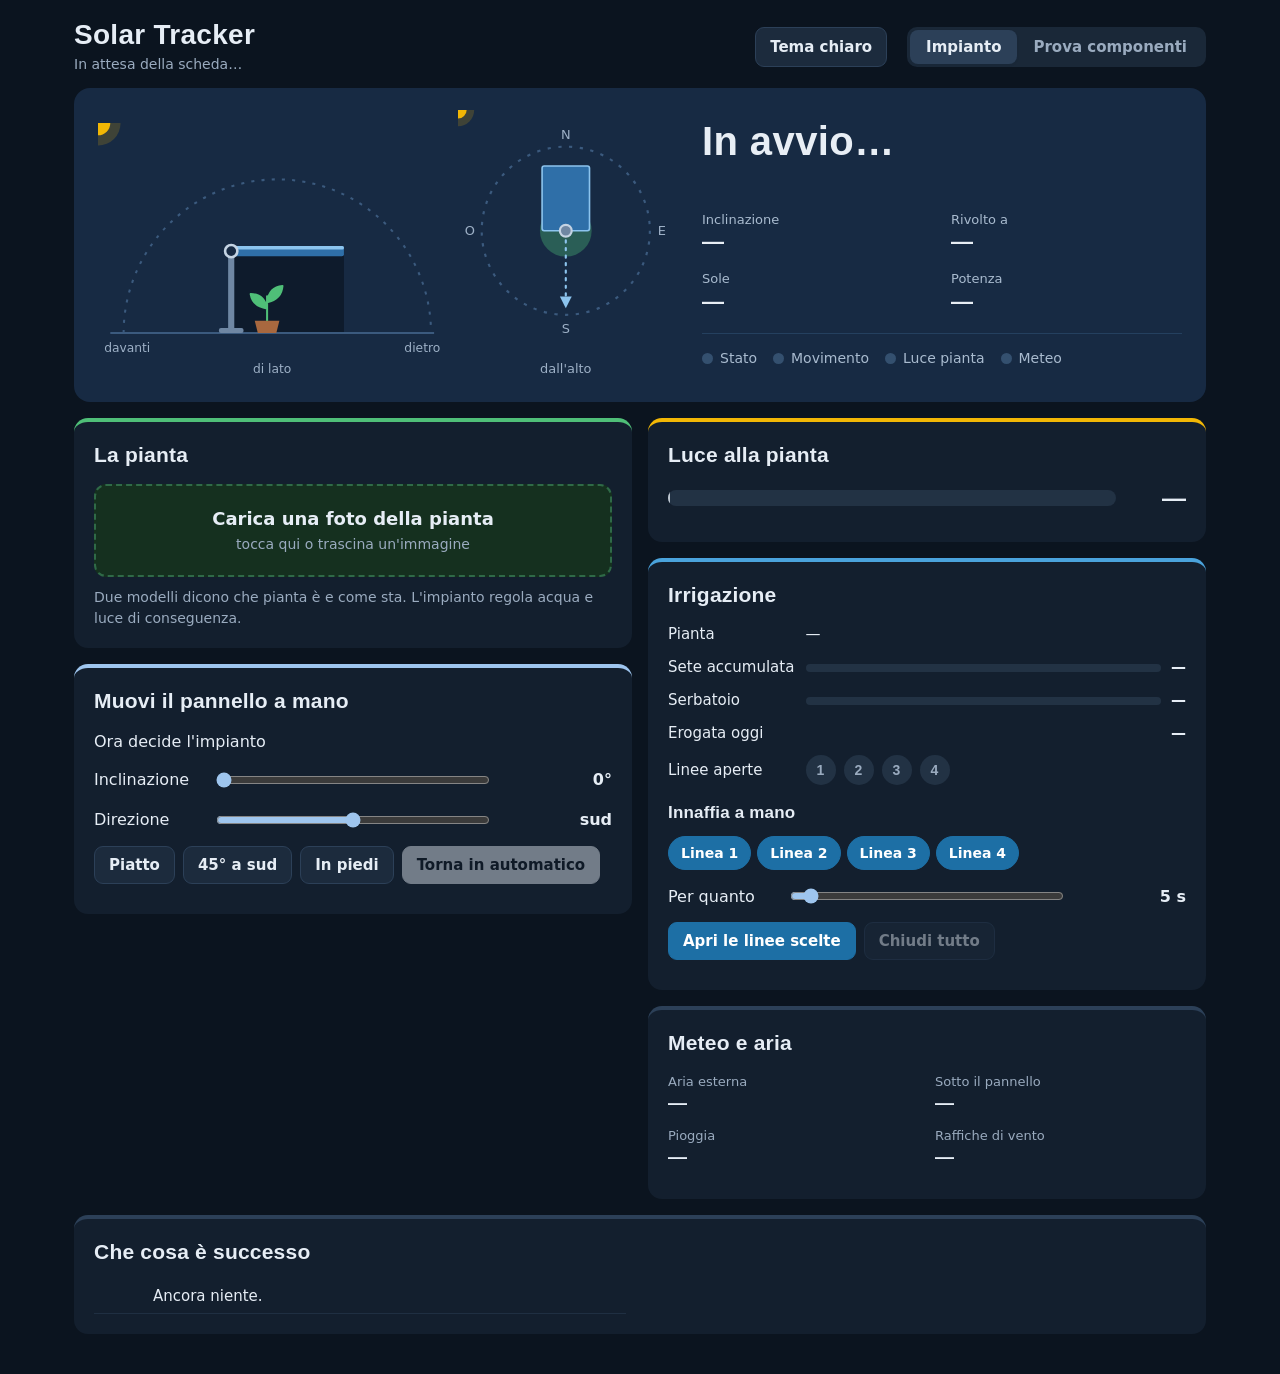
==== commit 01a10b32: "Integrate PlantWatch and organize Solar Tracker AI models" ====
--- a/assets/index.html
+++ b/assets/index.html
@@ -3,7 +3,7 @@
 <head>
 <meta charset="utf-8">
 <meta name="viewport" content="width=device-width, initial-scale=1">
-<title>Inseguitore solare</title>
+<title>Solar Tracker</title>
 <script>
   // Tema: scuro di base; la scelta fatta col pulsante resta salvata su questo dispositivo.
   (function () { var t = null; try { t = localStorage.getItem("tema"); } catch (e) {}
@@ -188,7 +188,7 @@
 <div class="wrap">
 <header>
   <div class="who">
-    <h1>Inseguitore solare</h1>
+    <h1>Solar Tracker</h1>
     <div id="clock">In attesa della scheda…</div>
   </div>
   <div>
@@ -391,13 +391,13 @@
         <h3>Inclinazione (pitch, D10) <span class="tag" id="tagPitch"></span></h3>
         <div class="ctl">
           <label for="sPitch">Angolo servo</label>
-          <input id="sPitch" type="range" min="0" max="180" step="1" value="10" data-axis="pitch">
-          <output id="sPitchOut" for="sPitch">10°</output>
+          <input id="sPitch" type="range" min="65" max="150" step="1" value="135" data-axis="pitch">
+          <output id="sPitchOut" for="sPitch">135°</output>
         </div>
         <div class="btns" data-axis="pitch">
-          <button type="button" class="b" data-deg="0">0°</button><button type="button" class="b" data-deg="45">45°</button>
-          <button type="button" class="b" data-deg="90">90°</button><button type="button" class="b" data-deg="135">135°</button>
-          <button type="button" class="b" data-deg="180">180°</button><button type="button" class="b" data-sweep="1">Avanti e indietro</button>
+          <button type="button" class="b" data-deg="65">65° alzato</button><button type="button" class="b" data-deg="100">100°</button>
+          <button type="button" class="b" data-deg="135">135° in piano</button><button type="button" class="b" data-deg="150">150°</button>
+          <button type="button" class="b" data-sweep="1">Avanti e indietro</button>
         </div>
         <div class="note" id="notePitch"></div>
         <h3 style="margin-top:18px">Direzione (azimut, D9) <span class="tag" id="tagAz"></span></h3>
@@ -417,8 +417,8 @@
       <section class="block water">
         <h2>Elettrovalvole <span class="tag" id="tagValve"></span></h2>
         <div class="btns" style="margin-top:0">
-          <button type="button" class="b water" data-valve="3" data-lines="1">Linea 1 (D6)</button>
-          <button type="button" class="b water" data-valve="3" data-lines="2">Linea 2 (D7)</button>
+          <button type="button" class="b water" data-valve="3" data-lines="1">Linea 1 (A0)</button>
+          <button type="button" class="b water" data-valve="3" data-lines="2">Linea 2 (A1)</button>
           <button type="button" class="b water" data-valve="3" data-lines="4">Linea 3 (A2)</button>
           <button type="button" class="b water" data-valve="3" data-lines="8">Linea 4 (A3)</button>
           <button type="button" class="b" data-valve="3" data-lines="15">Tutte insieme</button>
@@ -432,11 +432,10 @@
       <section class="block">
         <h2>LED</h2>
         <div class="btns" style="margin-top:0" id="ledBtns">
-          <button type="button" class="b" data-led="1">Stato (D4)</button>
-          <button type="button" class="b" data-led="2">Azimut (D5)</button>
-          <button type="button" class="b" data-led="8">Pianta (A0)</button>
-          <button type="button" class="b" data-led="16">Meteo (A1)</button>
-          <button type="button" class="b" data-led="27">Tutti</button>
+          <button type="button" class="b" data-led="1">Stato (D8)</button>
+          <button type="button" class="b" data-led="8">Pianta (D6)</button>
+          <button type="button" class="b" data-led="16">Meteo (D7)</button>
+          <button type="button" class="b" data-led="25">Tutti</button>
           <button type="button" class="b" data-led="seq">Uno alla volta</button>
           <button type="button" class="b" data-led="0">Fine</button>
         </div>
@@ -602,7 +601,7 @@
   tag("tagValve", v.simulated ? "stub" : "ok", v.simulated ? "LED al posto delle valvole" : "valvole montate");
   const open = lines.map((on, i) => on ? i + 1 : 0).filter(Boolean);
   $("tValveNote").textContent = (open.length ? "Aperte: " + open.join(", ") + "." : "Tutte chiuse.")
-    + " Ogni pulsante apre per 3 secondi. Uscite: D6, D7 (porta Grove D6) e A2, A3 (porta Grove A2).";
+    + " Ogni pulsante apre per 3 secondi. Uscite: A0, A1 (porta Grove A0) e A2, A3 (porta Grove A2).";
 }
 async function sendValve(seconds, lines, noteId) {
   try { await post("/valve", { seconds, lines }); } catch (e) { $(noteId).textContent = e.message; }
@@ -777,7 +776,7 @@
     const raw = x.light.ok ? (x.light.raw == null ? x.light.pct : x.light.raw) : null, dig = !!(s.light && s.light.digital);
     body.replaceChildren(
       sensRow("Aria esterna (AHT20, porta I2C)", x.ambient.ok ? x.ambient.t.toFixed(1) + " °C, " + x.ambient.rh + "%" : "—", ...st(x.ambient)),
-      sensRow("Sotto il pannello (AHT20, porta D8)", x.under.ok ? x.under.t.toFixed(1) + " °C, " + x.under.rh + "%" : "—", ...st(x.under)),
+      sensRow("Sotto il pannello (AHT20, porta D4)", x.under.ok ? x.under.t.toFixed(1) + " °C, " + x.under.rh + "%" : "—", ...st(x.under)),
       sensRow(dig ? "Fotoresistore (uscita DO su D2)" : "Fotoresistore (A1)", raw == null ? "—" : dig ? (raw < 50 ? "buio" : "luce") : raw + "% grezzo", ...st(x.light)),
       sensRow("Corrente del pannello (INA219)", x.ina.ok ? x.ina.v.toFixed(2) + " V, " + x.ina.ma + " mA" : "—", ...st(x.ina, true)),
       sensRow("Umidità del terreno (A4)", x.soil.ok ? x.soil.pct + "%" : "—", ...st(x.soil, true)),
@@ -786,7 +785,7 @@
     tag("tagPitch", x.servo_pitch.ok ? "ok" : "stub", x.servo_pitch.ok ? "montato" : "non montato");
     tag("tagAz", x.servo_az.ok ? "ok" : "stub", x.servo_az.ok ? "montato" : "non montato");
     $("notePitch").textContent = "La scheda dice: " + x.servo_pitch.deg + "°." + (x.servo_pitch.ok ? "" : " Non è montato (HAS_SERVO_PITCH nello sketch).");
-    $("noteAz").textContent = "La scheda dice: " + x.servo_az.deg + "°." + (x.servo_az.ok ? "" : " Non è montato: si accende solo il LED su D5 (HAS_SERVO_AZ nello sketch).");
+    $("noteAz").textContent = "La scheda dice: " + x.servo_az.deg + "°." + (x.servo_az.ok ? "" : " Non è montato: metti HAS_SERVO_AZ a 1 nello sketch.");
     if (Date.now() - servoTouched > 4000) {
       $("sPitch").value = d.servo.pitch != null ? d.servo.pitch : x.servo_pitch.deg;
       $("sAz").value = d.servo.az != null ? d.servo.az : x.servo_az.deg;
@@ -827,11 +826,11 @@
 }));
 document.querySelectorAll(".btns[data-axis] button").forEach(b => b.addEventListener("click", () => {
   const axis = b.parentElement.dataset.axis;
-  if (b.dataset.sweep) { [20, 90, 160, 90].forEach((deg, i) => setTimeout(() => sendServo(axis, deg), i * 4000)); return; }
+  if (b.dataset.sweep) { (axis === "pitch" ? [135, 70, 145, 135] : [20, 90, 160, 90]).forEach((deg, i) => setTimeout(() => sendServo(axis, deg), i * 4000)); return; }
   sendServo(axis, b.dataset.deg);
 }));
 document.querySelectorAll("#ledBtns button").forEach(b => b.addEventListener("click", () => {
-  if (b.dataset.led === "seq") { [1, 2, 8, 16, 0].forEach((mask, i) => setTimeout(() => tryDebug("ledNote", "leds", { mask }), i * 2500)); return; }
+  if (b.dataset.led === "seq") { [1, 8, 16, 0].forEach((mask, i) => setTimeout(() => tryDebug("ledNote", "leds", { mask }), i * 2500)); return; }
   tryDebug("ledNote", "leds", { mask: +b.dataset.led });
 }));
 $("camBtn").addEventListener("click", async () => {
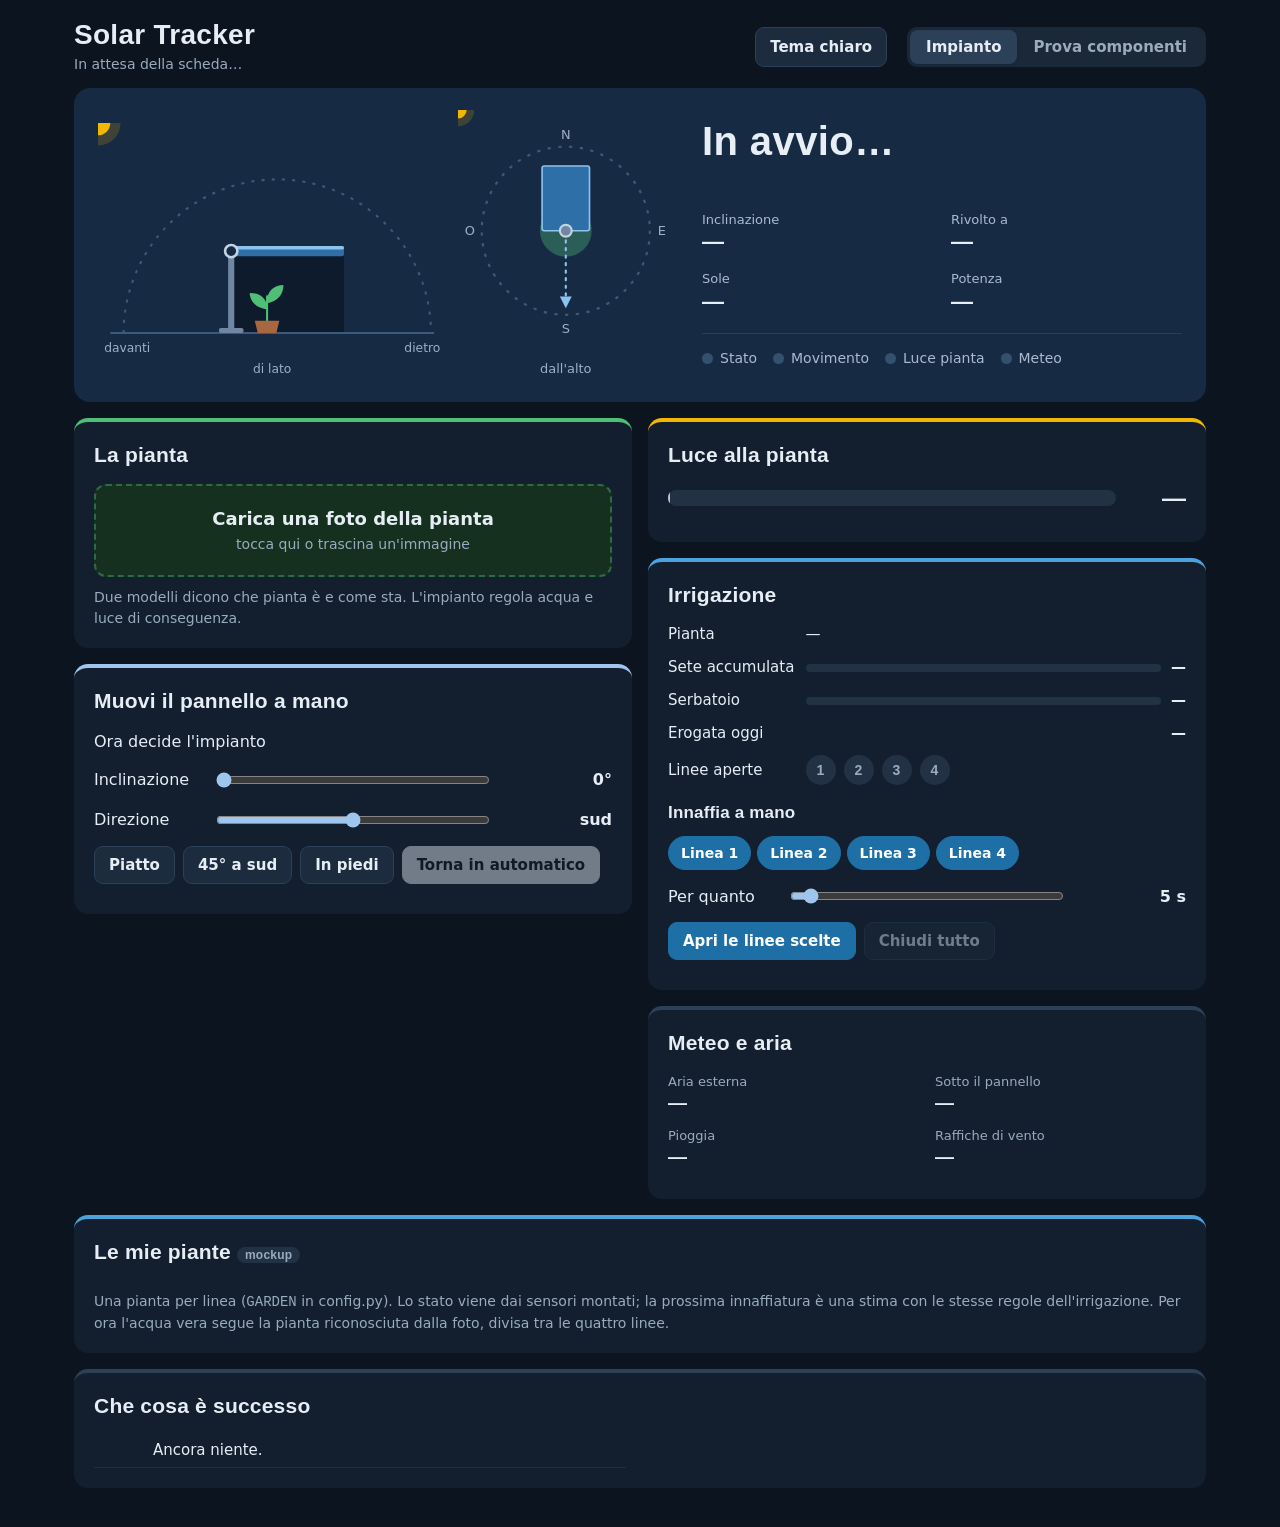
==== commit 14e100f7: "Sezione Le mie piante (mockup) con stato dai sensori e prossima innaffiatura stimata - GARDEN in con" ====
--- a/assets/index.html
+++ b/assets/index.html
@@ -159,6 +159,20 @@
   button.b:disabled { opacity: .45; cursor: default; }
   button:focus-visible, input:focus-visible { outline: 3px solid var(--sun); outline-offset: 2px; }
   #manState.on { color: var(--alert); font-weight: 700; }
+
+  /* le mie piante */
+  .garden { display: grid; grid-template-columns: repeat(auto-fill, minmax(min(100%, 240px), 1fr)); gap: 12px; }
+  .pcard { border: 1px solid var(--line); border-left: 5px solid var(--leaf); border-radius: 12px; padding: 12px 14px; min-width: 0; }
+  .pcard.warn { border-left-color: var(--alert); }
+  .pcard header { display: flex; justify-content: space-between; align-items: baseline; gap: 8px; }
+  .pcard header b { font: 600 19px/1.2 var(--head); overflow-wrap: anywhere; }
+  .pcard header small, .pcard .need { color: var(--muted); font-size: 13px; }
+  .pcard ul { margin: 8px 0 0; padding: 0; list-style: none; }
+  .pcard li { display: grid; grid-template-columns: 6.5em minmax(0, 1fr) auto; gap: 8px; align-items: center; padding: 5px 0;
+              border-top: 1px solid var(--hair); font-size: 14px; }
+  .pcard li span:nth-child(2) { overflow-wrap: anywhere; }
+  .pcard .plan { margin-top: 10px; padding: 8px 10px; border-radius: 9px; background: var(--water-soft); font-size: 14px; }
+  .pcard .plan b { font-variant-numeric: tabular-nums; }
 
   ol#events { margin: 0; padding: 0; list-style: none; font-size: 15px; columns: 2; column-gap: 28px; }
   @media (max-width: 820px) { ol#events { columns: 1; } }
@@ -370,6 +384,14 @@
       </section>
     </div>
 
+    <section class="block water wide">
+      <h2>Le mie piante <span class="sim">mockup</span></h2>
+      <div class="garden" id="garden"></div>
+      <div class="note">Una pianta per linea (<code>GARDEN</code> in config.py). Lo stato viene dai sensori montati;
+        la prossima innaffiatura è una stima con le stesse regole dell'irrigazione. Per ora l'acqua vera segue
+        la pianta riconosciuta dalla foto, divisa tra le quattro linee.</div>
+    </section>
+
     <section class="block plain wide">
       <h2>Che cosa è successo</h2>
       <ol id="events"><li><time></time><span>Ancora niente.</span></li></ol>
@@ -641,6 +663,38 @@
   $("face").style.opacity = tilt < 3 ? 0.25 : 1;
 }
 
+const CHECK_TAG = { ok: ["ok", "ok"], warn: ["no", "attenzione"], na: ["stub", "non misurato"] };
+function showGarden(list) {
+  $("garden").replaceChildren(...list.map(p => {
+    const card = document.createElement("article");
+    card.className = "pcard" + (p.ok ? "" : " warn");
+    const head = document.createElement("header"), name = document.createElement("b"), line = document.createElement("small");
+    name.textContent = p.name;
+    line.textContent = "Linea " + p.line + " · " + p.light;
+    head.append(name, line);
+    const need = document.createElement("div");
+    need.className = "need";
+    need.textContent = "Fabbisogno oggi circa " + p.need_today_ml + " ml";
+    const ul = document.createElement("ul");
+    for (const c of p.checks) {
+      const li = document.createElement("li"), k = document.createElement("span"), v = document.createElement("span"), t = document.createElement("span");
+      const [cls, word] = CHECK_TAG[c.state] || CHECK_TAG.na;
+      k.textContent = c.label; v.textContent = c.value; t.className = "tag " + cls; t.textContent = word;
+      li.append(k, v, t);
+      ul.append(li);
+    }
+    const plan = document.createElement("div");
+    plan.className = "plan";
+    const n = p.next;
+    const when = n.at == null ? "da decidere" : n.in_min <= 1 ? "adesso" : n.at + " (tra " + (n.in_min < 90 ? n.in_min + " min" : Math.round(n.in_min / 60) + " h") + ")";
+    const strong = document.createElement("b");
+    strong.textContent = when;
+    plan.append("Prossima innaffiatura: ", strong, ", " + n.dose_ml + " ml" + (n.note ? " — " + n.note : ""));
+    card.append(head, need, ul, plan);
+    return card;
+  }));
+}
+
 function render(s) {
   state = s;
   $("linkChip").hidden = true;
@@ -693,6 +747,8 @@
   $("irrNote").textContent = v.open ? "Sta innaffiando" + (v.remaining_s ? ", ancora " + v.remaining_s + " s." : ".")
     : irr.pending ? "Innaffiatura richiesta (" + irr.pending + ")" + (irr.blocked ? ": in attesa, " + irr.blocked + "." : ".")
     : irr.blocked ? "In attesa: " + irr.blocked + "." : "";
+
+  showGarden(s.garden || []);
 
   if (s.events.length) {
     $("events").replaceChildren(...s.events.map(e => {
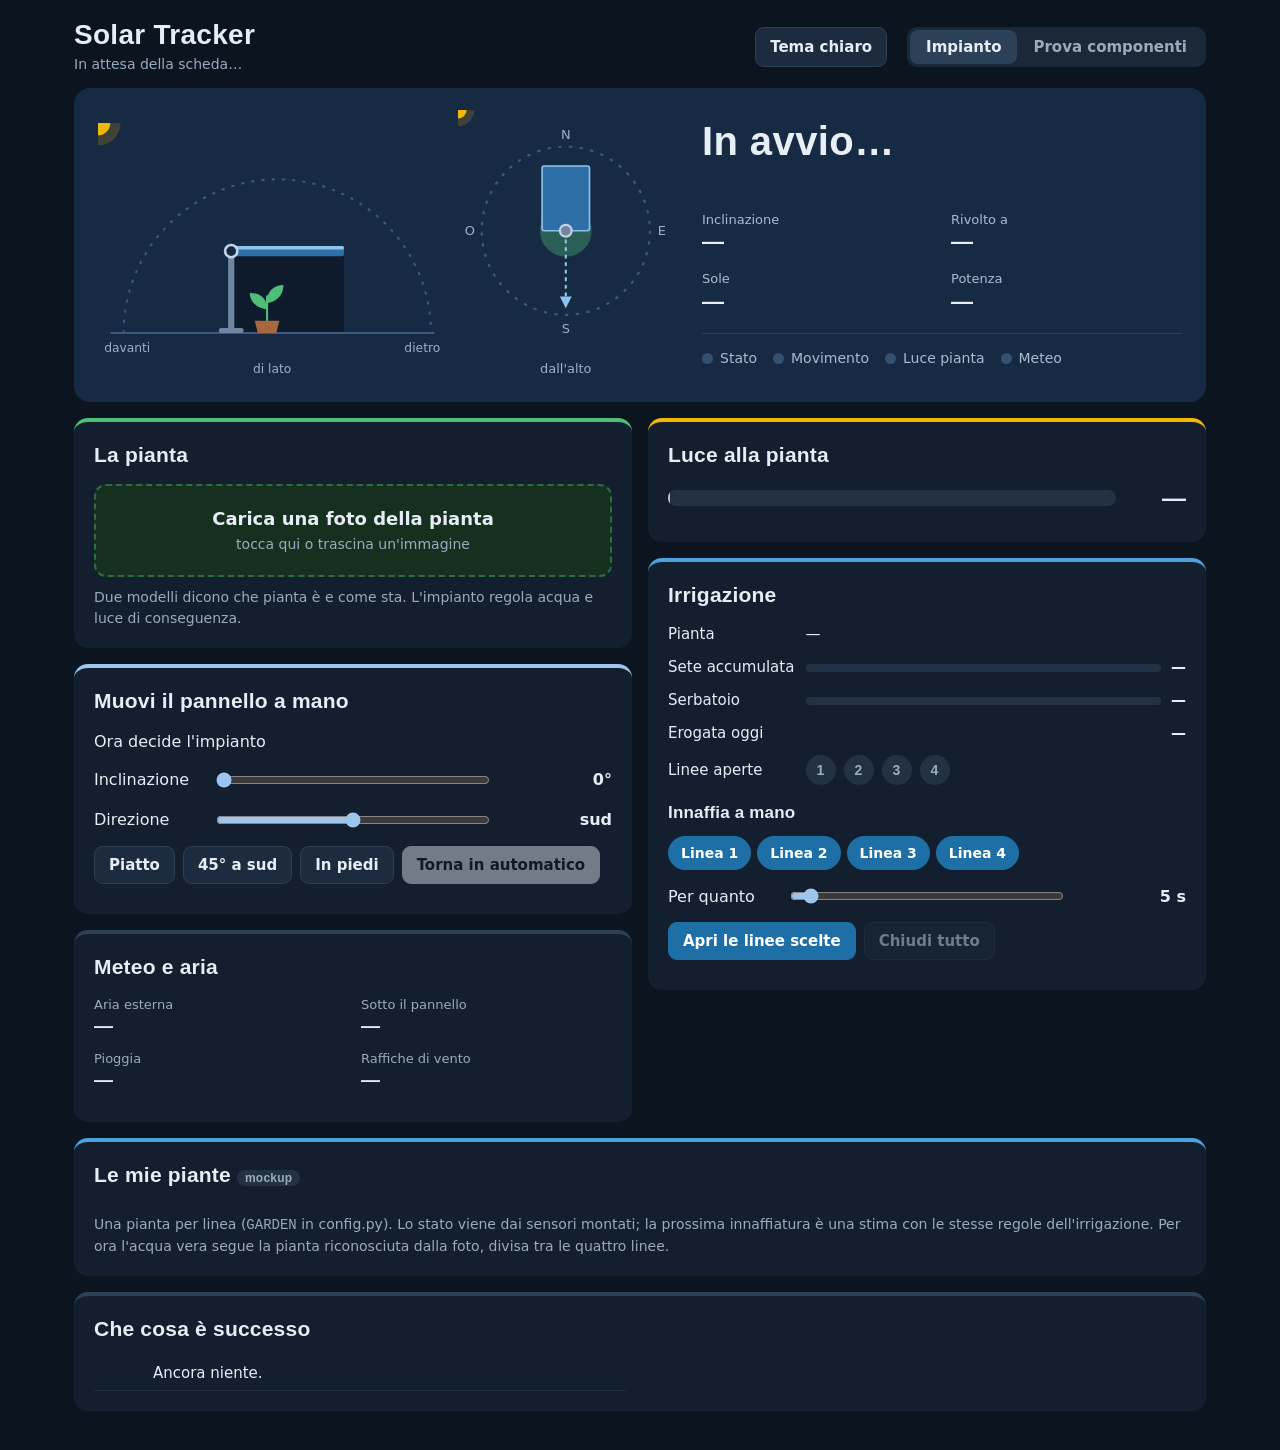
==== commit 7f39486b: "Fix UI" ====
--- a/assets/index.html
+++ b/assets/index.html
@@ -331,6 +331,17 @@
         </div>
         <div class="note" id="manNote"></div>
       </section>
+
+      <section class="block plain">
+        <h2>Meteo e aria</h2>
+        <div class="pair">
+          <div><small>Aria esterna</small><b id="ambient">—</b></div>
+          <div><small>Sotto il pannello</small><b id="under">—</b></div>
+          <div><small>Pioggia</small><b id="rain">—</b></div>
+          <div><small>Raffiche di vento</small><b id="gust">—</b></div>
+        </div>
+        <div class="note" id="stubs"></div>
+      </section>
     </div>
 
     <div class="stack">
@@ -370,17 +381,6 @@
           <button type="button" class="b" id="vClose" disabled>Chiudi tutto</button>
         </div>
         <div class="note" id="vNote"></div>
-      </section>
-
-      <section class="block plain">
-        <h2>Meteo e aria</h2>
-        <div class="pair">
-          <div><small>Aria esterna</small><b id="ambient">—</b></div>
-          <div><small>Sotto il pannello</small><b id="under">—</b></div>
-          <div><small>Pioggia</small><b id="rain">—</b></div>
-          <div><small>Raffiche di vento</small><b id="gust">—</b></div>
-        </div>
-        <div class="note" id="stubs"></div>
       </section>
     </div>
 
